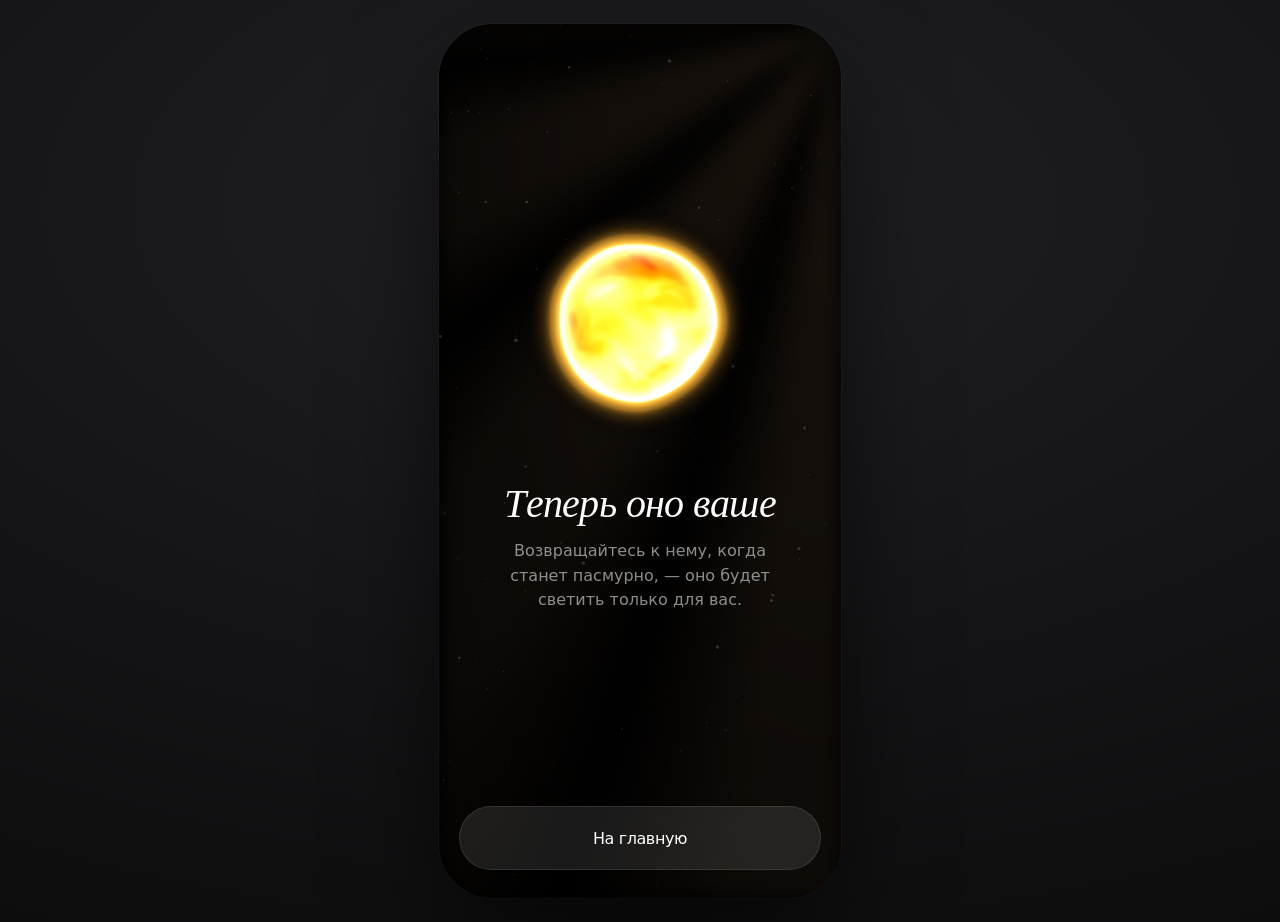
==== mysun/ready.html @ 7bcfae19 "feat: mysun — интерактивный прототип «доставки солнца» (тестовое, студия Лебедева) Логотип по скролл" ====
<!doctype html>
<html lang="ru">
<head>
<meta charset="utf-8">
<meta name="viewport" content="width=device-width, initial-scale=1">
<title>mysun — Солнце теперь ваше</title>
<style>
@font-face{font-family:"Libertinus Serif";font-style:normal;font-weight:400;font-display:swap;src:url([data-uri]) format("woff2")}
@font-face{font-family:"Libertinus Serif";font-style:italic;font-weight:400;font-display:swap;src:url([data-uri]) format("woff2")}
  :root{
    --core:#FFF6E4; --c1:#FFE1A6; --c2:#FDB84F; --c3:#F58A1E; --c4:#D65A0C; --c5:#9c4207; --top:#5a2103;
    --halo:rgba(255,150,50,.5);
    --serif:"Libertinus Serif","Times New Roman",Georgia,serif;
    --sans:-apple-system,BlinkMacSystemFont,"SF Pro Display","Segoe UI",system-ui,sans-serif;
    --glass:rgba(255,255,255,.1); --glassbd:rgba(255,255,255,.1); --muted:rgba(255,255,255,.4);
  }
  *{box-sizing:border-box;margin:0;padding:0}
  /* подложка один в один с экраном интерфейса (motion.css → .page) */
  .page{min-height:100vh;display:flex;align-items:center;justify-content:center;background:radial-gradient(130% 100% at 50% 22%, #202024 0%, #141416 52%, #0b0b0c 100%);padding:24px;-webkit-font-smoothing:antialiased}
  .frame{position:relative;width:402px;height:874px;flex:0 0 auto;border-radius:54px;overflow:hidden;
    background:#000;color:#fff;font-family:var(--sans);
    box-shadow:0 40px 120px -20px rgba(0,0,0,.8),0 0 0 1px rgba(255,255,255,.04);isolation:isolate}
  .frame::before{content:"";position:absolute;inset:0;pointer-events:none;z-index:0;
    background:url("./assets/figma-bg-stars.svg") center / 100% 100% no-repeat}

  .screen{position:absolute;inset:0;z-index:3;display:flex;flex-direction:column}
  .sbar{height:54px;display:flex;align-items:center;justify-content:space-between;padding:18px 32px 0;font-weight:600;font-size:16px;flex:0 0 auto}
  .sbar .g{display:flex;align-items:center;gap:7px}

  .stage{flex:1;display:flex;flex-direction:column;align-items:center;justify-content:center;gap:14px;padding:0 34px;text-align:center}

  /* Солнце финала — тот же WebGL-орб, что и в редакторе (orb.js) */
  .orb-box{position:relative;width:248px;height:248px;flex:0 0 auto;margin-bottom:20px;animation:float 7s ease-in-out infinite}
  .sun{position:relative;width:241px;height:241px;border-radius:50%}
  .metal-orb{position:relative;z-index:1;display:block;width:100%;height:100%;touch-action:none;user-select:none;outline:none}
  /* Fallback без WebGL — мягкая сфера в цвете выбранной температуры */
  .orb-fallback::after{content:"";position:absolute;inset:0;border-radius:50%;
    background:
      radial-gradient(80% 70% at 68% 76%,#fff,transparent 36%),
      radial-gradient(circle at 38% 30%,rgb(var(--bb-rgb,255 140 26)),#5a2103 78%)}

  .eyebrow{font-size:13px;letter-spacing:2.5px;text-transform:uppercase;color:var(--muted)}
  .h1{font-family:var(--serif);font-style:italic;font-size:40px;line-height:1.05;letter-spacing:-.6px;text-wrap:balance}
  .sub{font-size:16px;line-height:1.55;color:rgba(255,255,255,.55);max-width:300px;text-wrap:pretty}

  .foot{flex:0 0 auto;padding:16px 20px 28px;display:flex;flex-direction:column;gap:10px}
  .btn{height:64px;border-radius:60px;background:var(--glass);border:1px solid var(--glassbd);backdrop-filter:blur(5px);
    color:#fff;text-decoration:none;font-size:16px;font-weight:510;letter-spacing:-.4px;display:flex;align-items:center;justify-content:center;
    cursor:pointer;transition:transform .15s ease,background .25s ease}
  /* make-interfaces-feel-better: явные свойства, scale .96 на нажатии */
  .btn{transition-property:transform,opacity,filter,background-color;transition-duration:150ms;transition-timing-function:cubic-bezier(.2,0,0,1)}
  .btn:hover{background:rgba(255,255,255,.16)}
  .btn:active{transform:scale(.96);opacity:.92;filter:blur(.4px)}
  @media(prefers-reduced-motion:reduce){.btn:active{transform:none;filter:none}}
  .link{height:40px;display:flex;align-items:center;justify-content:center;color:var(--muted);font-size:14px;cursor:pointer;gap:7px}

  .home{position:absolute;bottom:9px;left:50%;transform:translateX(-50%);width:139px;height:5px;border-radius:999px;background:rgba(255,255,255,.6);z-index:6}

  @keyframes breathe{0%,100%{transform:translate(-50%,-50%) scale(1);opacity:.85}50%{transform:translate(-50%,-50%) scale(1.06);opacity:1}}
  @keyframes float{0%,100%{transform:translateY(0)}50%{transform:translateY(-12px)}}
  @keyframes d1{0%,100%{transform:translate(0,0)}50%{transform:translate(10px,-8px)}}
  @keyframes d2{0%,100%{transform:translate(0,0)}50%{transform:translate(-9px,7px)}}
  @media(prefers-reduced-motion:reduce){.halo,.orb .pl,.orb-box{animation:none}}
  /* Living light rays — same system as the editor; colour follows the star */
  .rays{position:absolute;inset:0;z-index:1;pointer-events:none;overflow:hidden;mix-blend-mode:screen;--ray-rgb:255 190 130}
  @property --ray-angle{syntax:"<angle>";inherits:false;initial-value:0deg}
  .rays::before{content:"";position:absolute;inset:0;
    background:repeating-conic-gradient(from var(--ray-angle) at 100% 0%,rgb(var(--ray-rgb)/0) 0deg,rgb(var(--ray-rgb)/.09) 11deg,rgb(var(--ray-rgb)/.09) 22deg,rgb(var(--ray-rgb)/0) 33deg);
    -webkit-mask-image:radial-gradient(150% 150% at 100% 0%,#000 6%,rgb(0 0 0/.78) 42%,rgb(0 0 0/.45) 82%,transparent 122%);
    mask-image:radial-gradient(150% 150% at 100% 0%,#000 6%,rgb(0 0 0/.78) 42%,rgb(0 0 0/.45) 82%,transparent 122%);
    filter:blur(10px);animation:rays-drift 44s ease-in-out infinite alternate,rays-breathe 13s ease-in-out infinite;will-change:opacity}
  @keyframes rays-drift{from{--ray-angle:-5deg}to{--ray-angle:6deg}}
  @keyframes rays-breathe{0%,100%{opacity:.42}50%{opacity:.7}}
  @media(prefers-reduced-motion:reduce){.rays::before{animation:none}}
  /* Заголовок появляется посимвольно (skill serega-emotional) */
  .h1-line{display:inline-block}
</style>
<link rel="stylesheet" href="./vendor/serega-emotional.css">
</head>
<body>
<div class="page">
  <div class="frame"><div class="rays" aria-hidden="true"></div><div class="screen">
    <div class="stage">
      <div class="orb-box">
        <div class="sun">
          <canvas class="metal-orb" width="512" height="512" aria-label="Ваше солнце"></canvas>
        </div>
      </div>
      <div class="h1"><span class="h1-line">Теперь оно ваше</span></div>
      <div class="sub">Возвращайтесь к нему, когда станет пасмурно, — оно будет светить только для вас.</div>
    </div>

    <div class="foot">
      <a class="btn" href="./index.html">На главную</a>
    </div>
  </div></div>
</div>

<script src="./orb.js?v=qa2-3"></script>
<script>
  // Восстанавливаем ровно то солнце, что игрок настроил в редакторе.
  (function () {
    var raw;
    try { raw = window.sessionStorage.getItem("mysun:order"); } catch (e) { raw = null; }
    if (!raw || !window.mysunOrb) return;
    var data;
    try { data = JSON.parse(raw); } catch (e) { return; }
    var s = data && data.orb;
    if (!s) return;

    var sun = document.querySelector(".sun");
    if (sun && typeof s.color === "string") {
      // цвет фолбэка на случай отсутствия WebGL
      var hex = s.color.replace("#", "");
      var rgb = [0, 2, 4].map(function (i) { return parseInt(hex.slice(i, i + 2), 16); });
      sun.style.setProperty("--bb-rgb", rgb.join(" "));
      var raysEl = document.querySelector(".rays");
      if (raysEl) {
        raysEl.style.setProperty("--ray-rgb", rgb.join(" "));
      }
    }

    // Цветовая гамма выбранной звезды
    if (s.ramp) {
      window.mysunOrb.setRamp(s.ramp);
    }

    Object.keys(s).forEach(function (key) {
      if (key === "rotationX" || key === "rotationY" || key === "ramp") return;
      window.mysunOrb.setParam(key, s[key]);
    });
    if (s.rotationX || s.rotationY) {
      window.mysunOrb.rotateBy(s.rotationX || 0, s.rotationY || 0);
    }
  })();
</script>
<script type="module">
  // Заголовок финала — посимвольное появление из скилла serega-emotional.
  import { seregaEmotional } from "./vendor/serega-emotional.js";
  const line = document.querySelector(".h1-line");
  if (line) {
    seregaEmotional(line);
  }
</script>
</body>
</html>
---- mysun/vendor/serega-emotional.css ----
.serega-emotional {
    display: inline-block;
}

.serega-emotional__word {
    display: inline-block;
    white-space: nowrap;
}

.serega-emotional__unit {
    display: inline-block;
    transform-origin: 50% 55%;
    white-space: pre;
    will-change: opacity, filter, transform;
}

@media (prefers-reduced-motion: reduce) {
    .serega-emotional__unit {
        will-change: auto;
    }
}
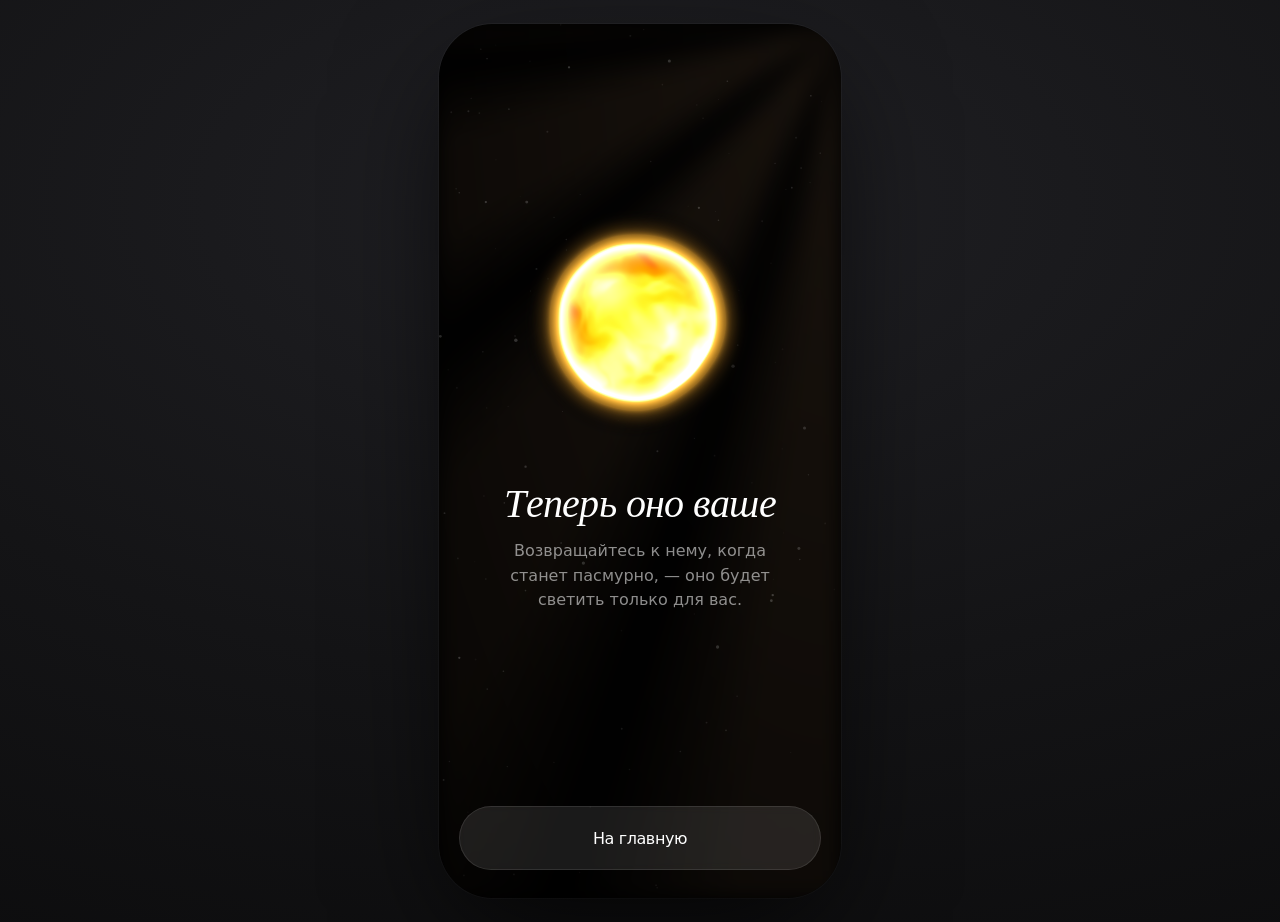
==== commit dfe67925: "fix: реальные единицы размера звёзд, единая тень и плавный переход к финалу - Размер звезды теперь в" ====
--- a/mysun/ready.html
+++ b/mysun/ready.html
@@ -1,5 +1,5 @@
 <!doctype html>
-<html lang="ru">
+<html lang="ru" style="background:#000">
 <head>
 <meta charset="utf-8">
 <meta name="viewport" content="width=device-width, initial-scale=1">
@@ -19,7 +19,10 @@
   .page{min-height:100vh;display:flex;align-items:center;justify-content:center;background:radial-gradient(130% 100% at 50% 22%, #202024 0%, #141416 52%, #0b0b0c 100%);padding:24px;-webkit-font-smoothing:antialiased}
   .frame{position:relative;width:402px;height:874px;flex:0 0 auto;border-radius:54px;overflow:hidden;
     background:#000;color:#fff;font-family:var(--sans);
-    box-shadow:0 40px 120px -20px rgba(0,0,0,.8),0 0 0 1px rgba(255,255,255,.04);isolation:isolate}
+    box-shadow:0 40px 120px -20px rgba(0,0,0,.8),0 0 0 1px rgba(255,255,255,.04);isolation:isolate;
+    animation:frame-fade-in 480ms ease both}
+  @keyframes frame-fade-in{from{opacity:0}to{opacity:1}}
+  @media(prefers-reduced-motion:reduce){.frame{animation:none}}
   .frame::before{content:"";position:absolute;inset:0;pointer-events:none;z-index:0;
     background:url("./assets/figma-bg-stars.svg") center / 100% 100% no-repeat}
 
